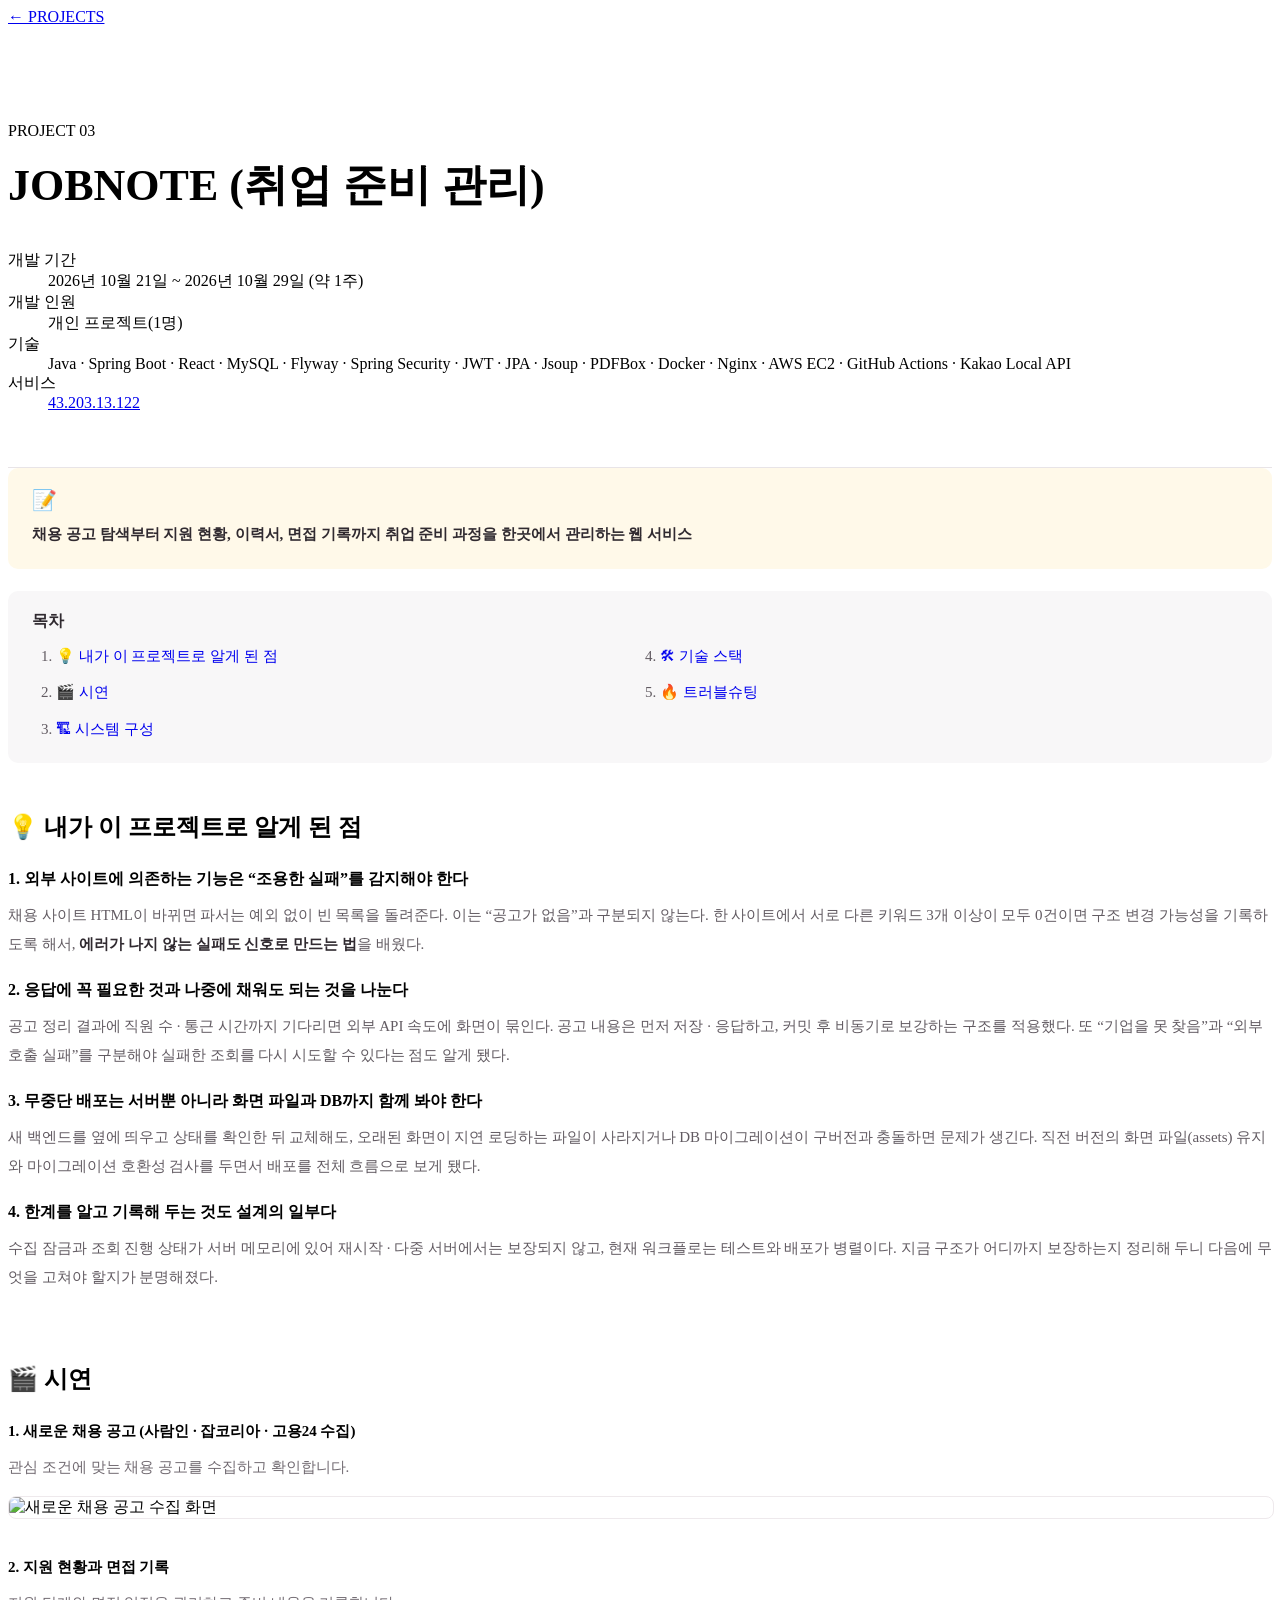
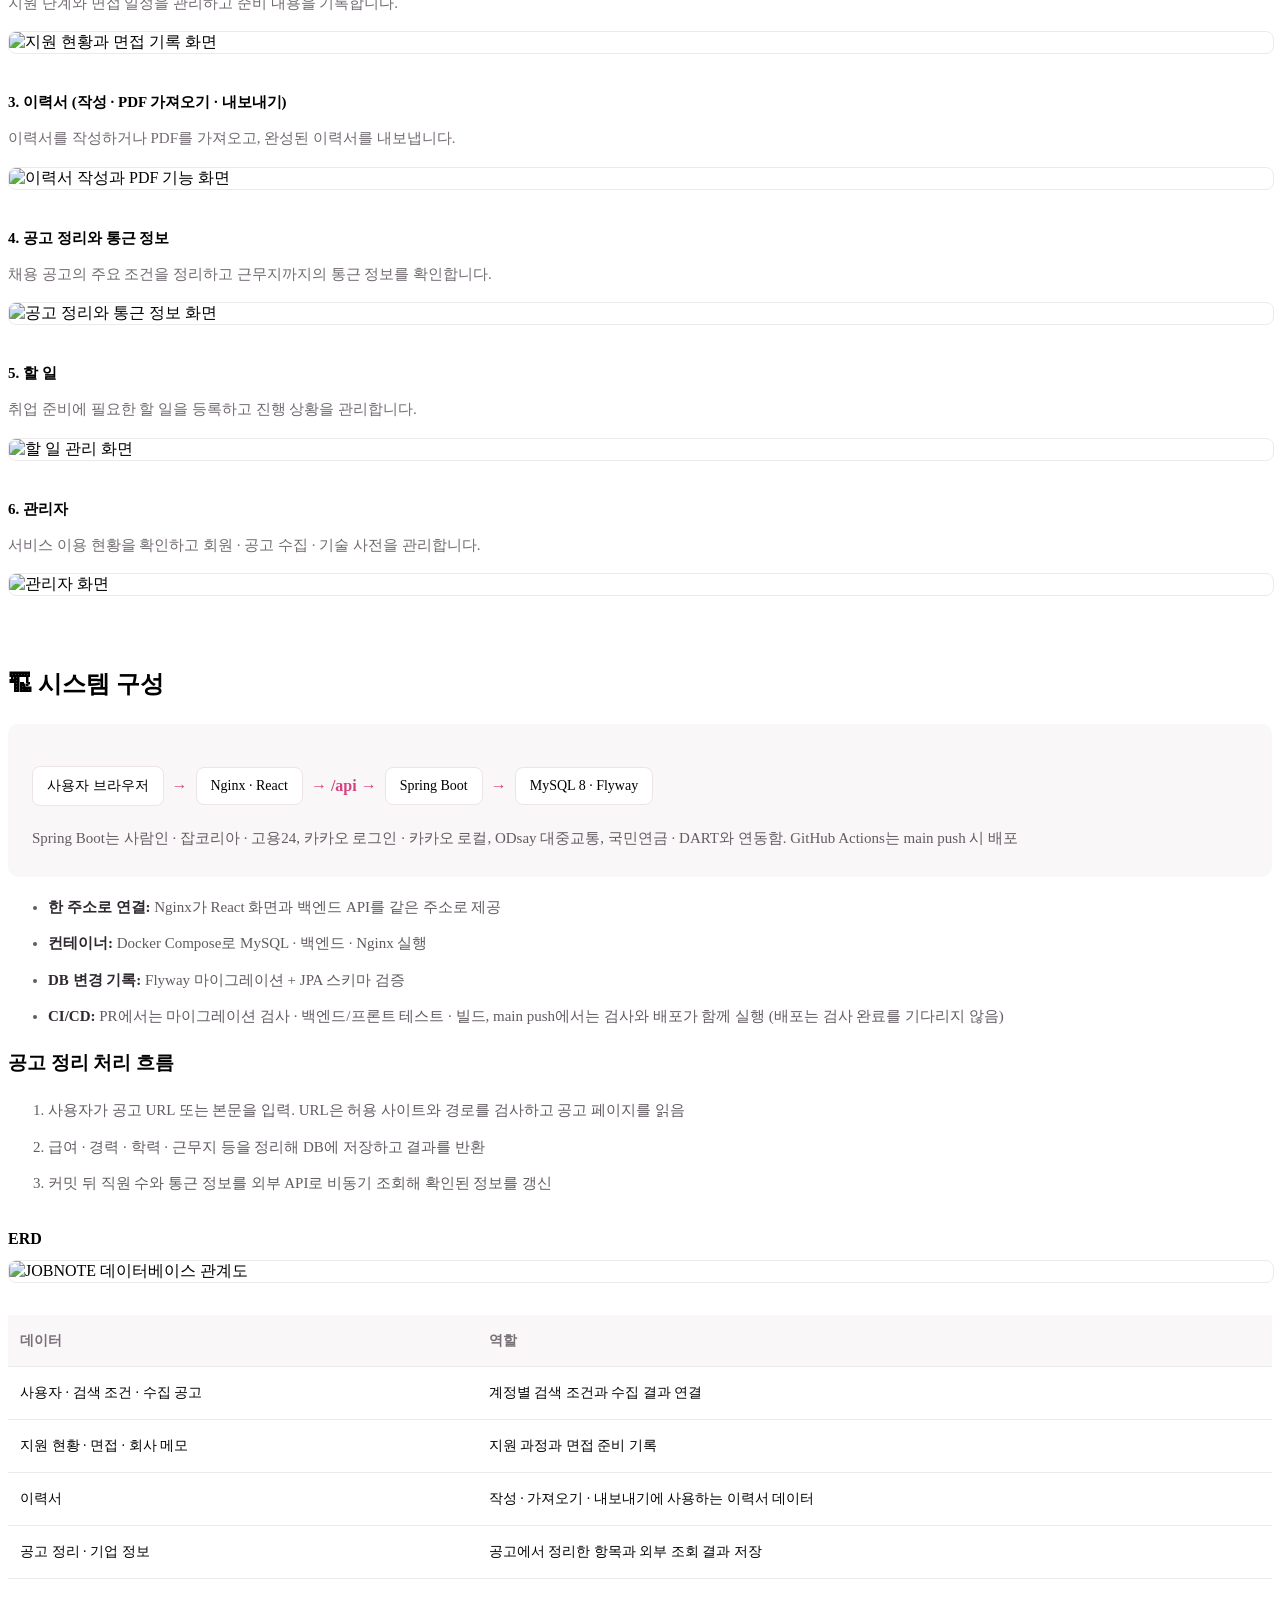
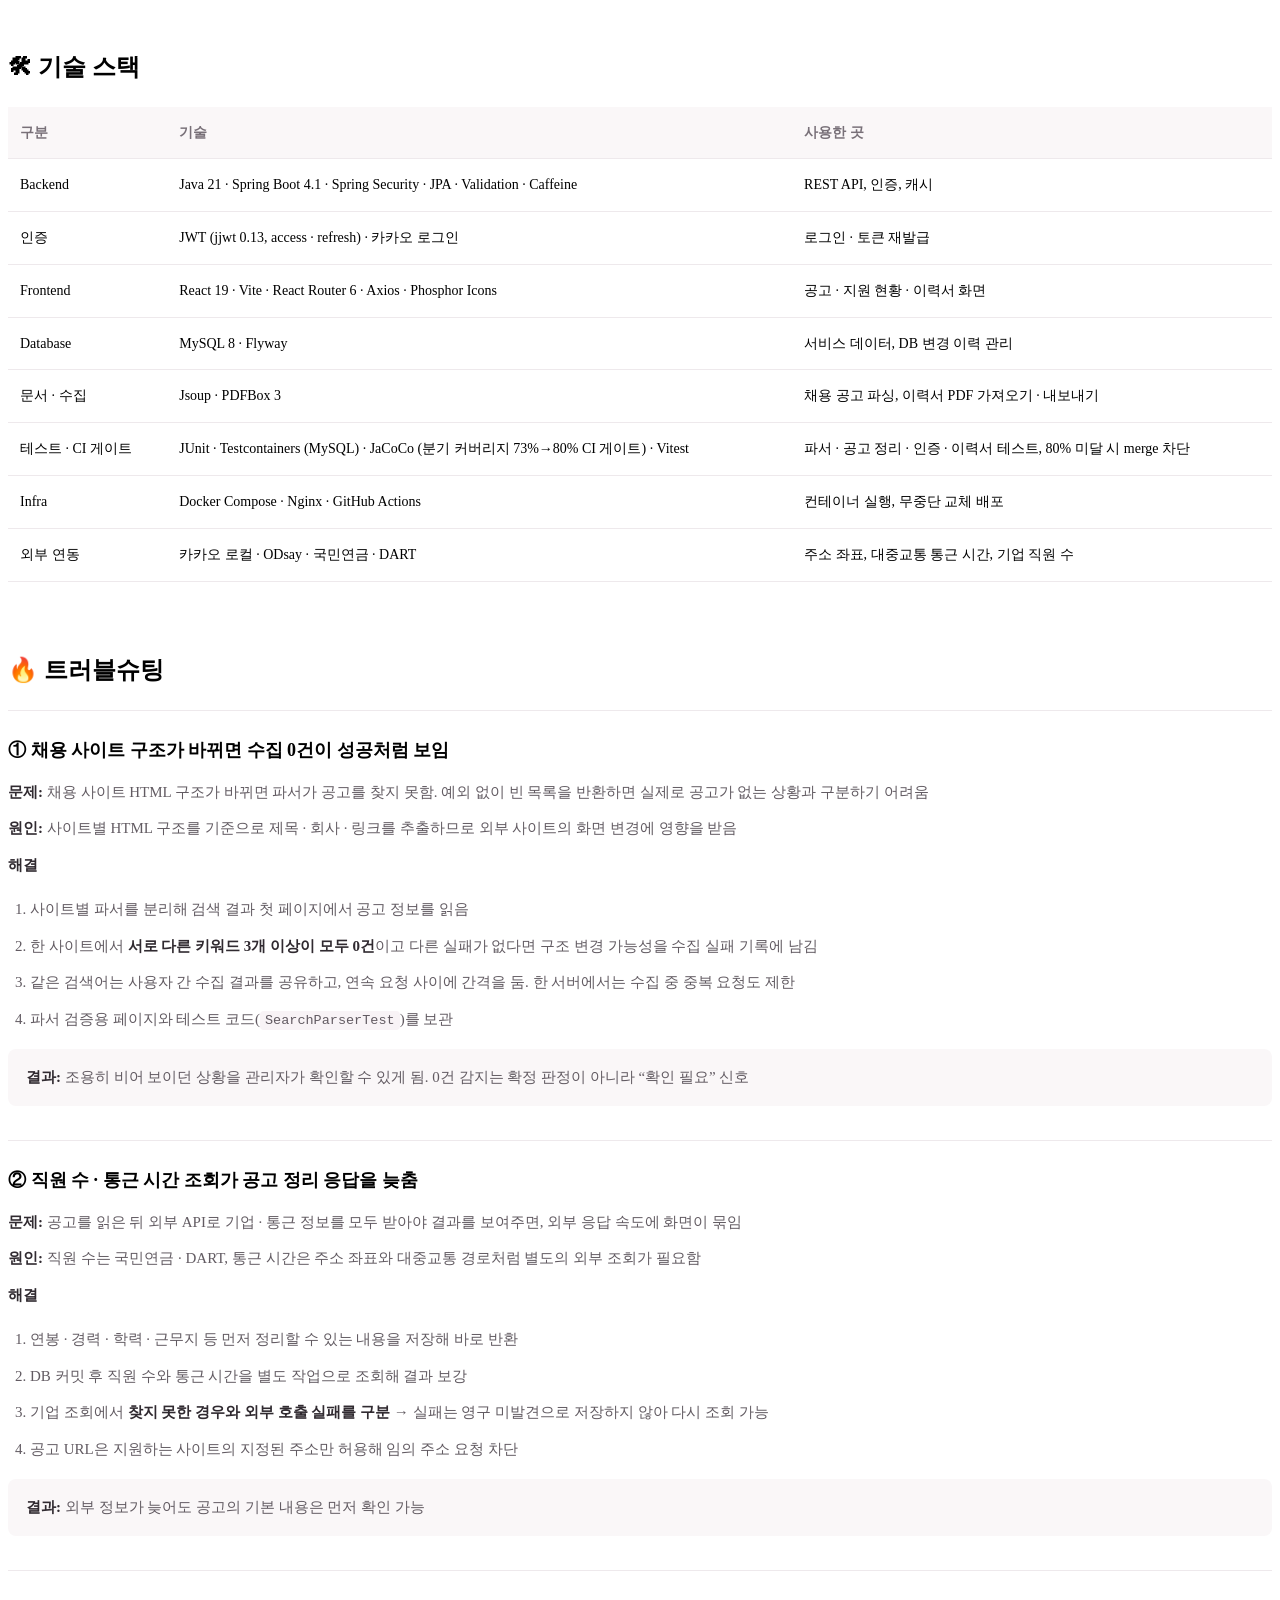
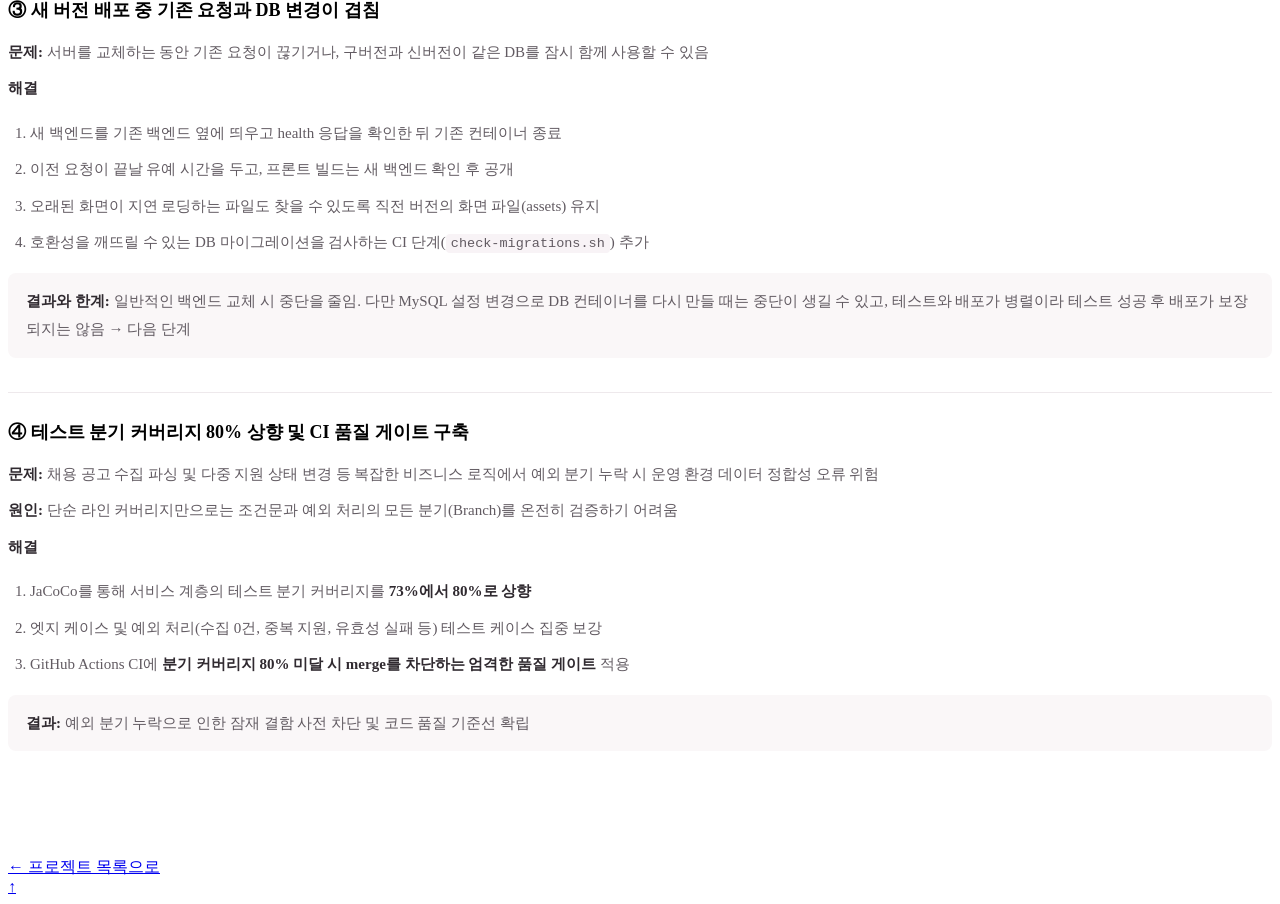
==== jobnote.html @ ebb39266 "feat: 포트폴리오 웹사이트 정적 파일 반영 및 소셜 로그인 제거/보안 강점 업데이트 - index.html: 3개 프로젝트 핵심 강점(보안 4종 전수 테스트, 커버리지 80% " ====
<!doctype html>
<html lang="ko">
<head>
  <meta charset="utf-8">
  <meta name="viewport" content="width=device-width, initial-scale=1">
  <meta name="description" content="채용 공고부터 지원 현황과 이력서까지 관리하는 JOBNOTE 프로젝트">
  <title>JOBNOTE | 김현지 포트폴리오</title>
  <link rel="icon" type="image/svg+xml" href="favicon.svg">
  <link rel="stylesheet" href="project-detail.css">
  <style>
    .project-content section{margin-bottom:72px}.project-content h2{margin-bottom:24px}.project-content h3{line-height:1.5}.project-content p,.project-content li{font-size:15px;line-height:1.9;color:#625b62}.project-content li+li{margin-top:8px}.project-content strong{color:#302a30}.project-content code{font-size:.9em;background:#f8f3f6;padding:2px 5px;border-radius:4px;overflow-wrap:anywhere}
    .learning{display:grid;grid-template-columns:repeat(2,minmax(0,1fr));gap:16px}.learning article{padding:24px;background:#faf7f8;border-radius:10px}.learning h3{font-size:16px;margin:0 0 10px}.learning p{margin:0}.demo-grid{display:grid;grid-template-columns:repeat(2,minmax(0,1fr));gap:28px 20px}.demo-grid figure{margin:0}.demo-grid figcaption{font-weight:700;font-size:15px;line-height:1.6;margin-bottom:10px}.demo-grid img,.erd img{display:block;width:100%;height:auto;border:1px solid #eee9ec;border-radius:8px}.demo-note{margin-top:20px}.architecture{padding:24px;border-radius:10px;background:#faf7f8}.architecture p{margin:0}.architecture p+p{margin-top:12px}.flow{display:flex;flex-wrap:wrap;align-items:center;gap:8px;margin:18px 0}.flow span{background:#fff;border:1px solid #ede4e9;border-radius:8px;padding:10px 14px;font-size:14px}.flow b{color:#d34381}.erd{margin:32px 0}.erd figcaption{font-weight:700;margin-bottom:12px}.table-wrap{overflow-x:auto}table{border-collapse:collapse;width:100%;min-width:560px;font-size:14px;line-height:1.7;text-align:left}th,td{padding:14px 12px;border-bottom:1px solid #eee9ec;vertical-align:top}th{color:#787078;background:#faf7f8}.case{border-top:1px solid #eee9ec;padding:26px 0}.case h3{font-size:18px;margin:0 0 14px}.case p{margin:8px 0}.case ol{padding-left:22px}.result{padding:14px 18px;background:#faf7f8;border-radius:8px}.project-content a{overflow-wrap:anywhere}
    .learning{grid-template-columns:1fr;gap:20px}.learning article{padding:0;background:none;border-radius:0}.demo-grid{grid-template-columns:1fr;gap:36px}.demo-grid .demo-description{margin:0 0 14px;color:#716a71}.project-top{padding:80px 0 55px;border-bottom:1px solid #e8e4e7}.project-top h1{font-size:clamp(28px,4vw,44px);margin:0 0 35px}.project-facts{margin:0}.intro-callout{background:#fff9e9;border-radius:10px;padding:20px 24px;margin:0 0 22px}.project-content .intro-callout p{margin:0;color:#302a30}.intro-icon{display:block;font-size:20px;margin-bottom:8px}.toc{background:#f8f7f8;border-radius:10px;padding:20px 24px;margin:22px 0 48px}.toc ol{margin:10px 0 0;padding-left:1.5em;columns:2}.toc a{text-decoration:none}.toc a:hover{color:#d34381}
    @media(max-width:700px){.project-content section{margin-bottom:52px}.learning article{padding:0}.demo-grid{gap:28px}.project-top{padding:52px 0 38px}.toc ol{columns:1}}
  </style>
</head>
<body id="top">
  <header class="site-header"><a href="index.html#projects" class="back-link">← PROJECTS</a></header>
  <main class="project-detail">
    <div class="project-top">
      <p class="eyebrow">PROJECT 03</p>
      <h1>JOBNOTE (취업 준비 관리)</h1>
      <dl class="project-facts">
        <div><dt>개발 기간</dt><dd>2026년 10월 21일 ~ 2026년 10월 29일 (약 1주)</dd></div>
        <div><dt>개발 인원</dt><dd>개인 프로젝트(1명)</dd></div>
        <div><dt>기술</dt><dd>Java · Spring Boot · React · MySQL · Flyway · Spring Security · JWT · JPA · Jsoup · PDFBox · Docker · Nginx · AWS EC2 · GitHub Actions · Kakao Local API</dd></div>
        <div><dt>서비스</dt><dd><a href="http://43.203.13.122/" target="_blank" rel="noopener">43.203.13.122</a></dd></div>
      </dl>
    </div>
    <div class="project-content">
      <div class="intro-callout"><span class="intro-icon" aria-hidden="true">📝</span><p><strong>채용 공고 탐색부터 지원 현황, 이력서, 면접 기록까지 취업 준비 과정을 한곳에서 관리하는 웹 서비스</strong></p></div>
      <nav class="toc" aria-label="목차"><strong>목차</strong><ol><li><a href="#learning-title">💡 내가 이 프로젝트로 알게 된 점</a></li><li><a href="#demo-title">🎬 시연</a></li><li><a href="#architecture-title">🏗 시스템 구성</a></li><li><a href="#stack-title">🛠 기술 스택</a></li><li><a href="#troubleshooting-title">🔥 트러블슈팅</a></li></ol></nav>
      <section aria-labelledby="learning-title">
        <h2 id="learning-title">💡 내가 이 프로젝트로 알게 된 점</h2>
        <div class="learning">
          <article><h3>1. 외부 사이트에 의존하는 기능은 “조용한 실패”를 감지해야 한다</h3><p>채용 사이트 HTML이 바뀌면 파서는 예외 없이 빈 목록을 돌려준다. 이는 “공고가 없음”과 구분되지 않는다. 한 사이트에서 서로 다른 키워드 3개 이상이 모두 0건이면 구조 변경 가능성을 기록하도록 해서, <strong>에러가 나지 않는 실패도 신호로 만드는 법</strong>을 배웠다.</p></article>
          <article><h3>2. 응답에 꼭 필요한 것과 나중에 채워도 되는 것을 나눈다</h3><p>공고 정리 결과에 직원 수 · 통근 시간까지 기다리면 외부 API 속도에 화면이 묶인다. 공고 내용은 먼저 저장 · 응답하고, 커밋 후 비동기로 보강하는 구조를 적용했다. 또 “기업을 못 찾음”과 “외부 호출 실패”를 구분해야 실패한 조회를 다시 시도할 수 있다는 점도 알게 됐다.</p></article>
          <article><h3>3. 무중단 배포는 서버뿐 아니라 화면 파일과 DB까지 함께 봐야 한다</h3><p>새 백엔드를 옆에 띄우고 상태를 확인한 뒤 교체해도, 오래된 화면이 지연 로딩하는 파일이 사라지거나 DB 마이그레이션이 구버전과 충돌하면 문제가 생긴다. 직전 버전의 화면 파일(assets) 유지와 마이그레이션 호환성 검사를 두면서 배포를 전체 흐름으로 보게 됐다.</p></article>
          <article><h3>4. 한계를 알고 기록해 두는 것도 설계의 일부다</h3><p>수집 잠금과 조회 진행 상태가 서버 메모리에 있어 재시작 · 다중 서버에서는 보장되지 않고, 현재 워크플로는 테스트와 배포가 병렬이다. 지금 구조가 어디까지 보장하는지 정리해 두니 다음에 무엇을 고쳐야 할지가 분명해졌다.</p></article>
        </div>
      </section>
      <section aria-labelledby="demo-title">
        <h2 id="demo-title">🎬 시연</h2>
        <div class="demo-grid">
          <figure><figcaption>1. 새로운 채용 공고 (사람인 · 잡코리아 · 고용24 수집)</figcaption><p class="demo-description">관심 조건에 맞는 채용 공고를 수집하고 확인합니다.</p><img src="assets/jobnote/jobnote_01_new_postings.gif" alt="새로운 채용 공고 수집 화면" loading="lazy"></figure>
          <figure><figcaption>2. 지원 현황과 면접 기록</figcaption><p class="demo-description">지원 단계와 면접 일정을 관리하고 준비 내용을 기록합니다.</p><img src="assets/jobnote/jobnote_02_applications.gif" alt="지원 현황과 면접 기록 화면" loading="lazy"></figure>
          <figure><figcaption>3. 이력서 (작성 · PDF 가져오기 · 내보내기)</figcaption><p class="demo-description">이력서를 작성하거나 PDF를 가져오고, 완성된 이력서를 내보냅니다.</p><img src="assets/jobnote/jobnote_03_resume.gif" alt="이력서 작성과 PDF 기능 화면" loading="lazy"></figure>
          <figure><figcaption>4. 공고 정리와 통근 정보</figcaption><p class="demo-description">채용 공고의 주요 조건을 정리하고 근무지까지의 통근 정보를 확인합니다.</p><img src="assets/jobnote/jobnote_04_posting_summary.gif" alt="공고 정리와 통근 정보 화면" loading="lazy"></figure>
          <figure><figcaption>5. 할 일</figcaption><p class="demo-description">취업 준비에 필요한 할 일을 등록하고 진행 상황을 관리합니다.</p><img src="assets/jobnote/jobnote_05_todo.gif" alt="할 일 관리 화면" loading="lazy"></figure>
          <figure><figcaption>6. 관리자</figcaption><p class="demo-description">서비스 이용 현황을 확인하고 회원 · 공고 수집 · 기술 사전을 관리합니다.</p><img src="assets/jobnote/jobnote_06_admin.gif" alt="관리자 화면" loading="lazy"></figure>
        </div>
      </section>
      <section aria-labelledby="architecture-title">
        <h2 id="architecture-title">🏗 시스템 구성</h2>
        <div class="architecture">
          <div class="flow" aria-label="사용자 브라우저에서 Nginx와 React를 거쳐 Spring Boot와 MySQL로 연결"><span>사용자 브라우저</span><b>→</b><span>Nginx · React</span><b>→ /api →</b><span>Spring Boot</span><b>→</b><span>MySQL 8 · Flyway</span></div>
          <p>Spring Boot는 사람인 · 잡코리아 · 고용24, 카카오 로그인 · 카카오 로컬, ODsay 대중교통, 국민연금 · DART와 연동함. GitHub Actions는 main push 시 배포</p>
        </div>
        <ul>
          <li><strong>한 주소로 연결:</strong> Nginx가 React 화면과 백엔드 API를 같은 주소로 제공</li>
          <li><strong>컨테이너:</strong> Docker Compose로 MySQL · 백엔드 · Nginx 실행</li>
          <li><strong>DB 변경 기록:</strong> Flyway 마이그레이션 + JPA 스키마 검증</li>
          <li><strong>CI/CD:</strong> PR에서는 마이그레이션 검사 · 백엔드/프론트 테스트 · 빌드, main push에서는 검사와 배포가 함께 실행 (배포는 검사 완료를 기다리지 않음)</li>
        </ul>
        <h3>공고 정리 처리 흐름</h3>
        <ol><li>사용자가 공고 URL 또는 본문을 입력. URL은 허용 사이트와 경로를 검사하고 공고 페이지를 읽음</li><li>급여 · 경력 · 학력 · 근무지 등을 정리해 DB에 저장하고 결과를 반환</li><li>커밋 뒤 직원 수와 통근 정보를 외부 API로 비동기 조회해 확인된 정보를 갱신</li></ol>
        <figure class="erd"><figcaption>ERD</figcaption><img src="assets/jobnote/jobnote_erd.png" alt="JOBNOTE 데이터베이스 관계도" loading="lazy"></figure>
        <div class="table-wrap"><table><thead><tr><th scope="col">데이터</th><th scope="col">역할</th></tr></thead><tbody>
          <tr><td>사용자 · 검색 조건 · 수집 공고</td><td>계정별 검색 조건과 수집 결과 연결</td></tr><tr><td>지원 현황 · 면접 · 회사 메모</td><td>지원 과정과 면접 준비 기록</td></tr><tr><td>이력서</td><td>작성 · 가져오기 · 내보내기에 사용하는 이력서 데이터</td></tr><tr><td>공고 정리 · 기업 정보</td><td>공고에서 정리한 항목과 외부 조회 결과 저장</td></tr>
        </tbody></table></div>
      </section>
      <section aria-labelledby="stack-title">
        <h2 id="stack-title">🛠 기술 스택</h2>
        <div class="table-wrap"><table><thead><tr><th scope="col">구분</th><th scope="col">기술</th><th scope="col">사용한 곳</th></tr></thead><tbody>
          <tr><td>Backend</td><td>Java 21 · Spring Boot 4.1 · Spring Security · JPA · Validation · Caffeine</td><td>REST API, 인증, 캐시</td></tr>
          <tr><td>인증</td><td>JWT (jjwt 0.13, access · refresh) · 카카오 로그인</td><td>로그인 · 토큰 재발급</td></tr>
          <tr><td>Frontend</td><td>React 19 · Vite · React Router 6 · Axios · Phosphor Icons</td><td>공고 · 지원 현황 · 이력서 화면</td></tr>
          <tr><td>Database</td><td>MySQL 8 · Flyway</td><td>서비스 데이터, DB 변경 이력 관리</td></tr>
          <tr><td>문서 · 수집</td><td>Jsoup · PDFBox 3</td><td>채용 공고 파싱, 이력서 PDF 가져오기 · 내보내기</td></tr>
          <tr><td>테스트 · CI 게이트</td><td>JUnit · Testcontainers (MySQL) · JaCoCo (분기 커버리지 73%→80% CI 게이트) · Vitest</td><td>파서 · 공고 정리 · 인증 · 이력서 테스트, 80% 미달 시 merge 차단</td></tr>
          <tr><td>Infra</td><td>Docker Compose · Nginx · GitHub Actions</td><td>컨테이너 실행, 무중단 교체 배포</td></tr>
          <tr><td>외부 연동</td><td>카카오 로컬 · ODsay · 국민연금 · DART</td><td>주소 좌표, 대중교통 통근 시간, 기업 직원 수</td></tr>
        </tbody></table></div>
      </section>
      <section aria-labelledby="troubleshooting-title">
        <h2 id="troubleshooting-title">🔥 트러블슈팅</h2>
        <article class="case"><h3>① 채용 사이트 구조가 바뀌면 수집 0건이 성공처럼 보임</h3>
          <p><strong>문제:</strong> 채용 사이트 HTML 구조가 바뀌면 파서가 공고를 찾지 못함. 예외 없이 빈 목록을 반환하면 실제로 공고가 없는 상황과 구분하기 어려움</p>
          <p><strong>원인:</strong> 사이트별 HTML 구조를 기준으로 제목 · 회사 · 링크를 추출하므로 외부 사이트의 화면 변경에 영향을 받음</p>
          <p><strong>해결</strong></p><ol><li>사이트별 파서를 분리해 검색 결과 첫 페이지에서 공고 정보를 읽음</li><li>한 사이트에서 <strong>서로 다른 키워드 3개 이상이 모두 0건</strong>이고 다른 실패가 없다면 구조 변경 가능성을 수집 실패 기록에 남김</li><li>같은 검색어는 사용자 간 수집 결과를 공유하고, 연속 요청 사이에 간격을 둠. 한 서버에서는 수집 중 중복 요청도 제한</li><li>파서 검증용 페이지와 테스트 코드(<code>SearchParserTest</code>)를 보관</li></ol>
          <p class="result"><strong>결과:</strong> 조용히 비어 보이던 상황을 관리자가 확인할 수 있게 됨. 0건 감지는 확정 판정이 아니라 “확인 필요” 신호</p>
        </article>
        <article class="case"><h3>② 직원 수 · 통근 시간 조회가 공고 정리 응답을 늦춤</h3>
          <p><strong>문제:</strong> 공고를 읽은 뒤 외부 API로 기업 · 통근 정보를 모두 받아야 결과를 보여주면, 외부 응답 속도에 화면이 묶임</p>
          <p><strong>원인:</strong> 직원 수는 국민연금 · DART, 통근 시간은 주소 좌표와 대중교통 경로처럼 별도의 외부 조회가 필요함</p>
          <p><strong>해결</strong></p><ol><li>연봉 · 경력 · 학력 · 근무지 등 먼저 정리할 수 있는 내용을 저장해 바로 반환</li><li>DB 커밋 후 직원 수와 통근 시간을 별도 작업으로 조회해 결과 보강</li><li>기업 조회에서 <strong>찾지 못한 경우와 외부 호출 실패를 구분</strong> → 실패는 영구 미발견으로 저장하지 않아 다시 조회 가능</li><li>공고 URL은 지원하는 사이트의 지정된 주소만 허용해 임의 주소 요청 차단</li></ol>
          <p class="result"><strong>결과:</strong> 외부 정보가 늦어도 공고의 기본 내용은 먼저 확인 가능</p>
        </article>
        <article class="case"><h3>③ 새 버전 배포 중 기존 요청과 DB 변경이 겹침</h3>
          <p><strong>문제:</strong> 서버를 교체하는 동안 기존 요청이 끊기거나, 구버전과 신버전이 같은 DB를 잠시 함께 사용할 수 있음</p>
          <p><strong>해결</strong></p><ol><li>새 백엔드를 기존 백엔드 옆에 띄우고 health 응답을 확인한 뒤 기존 컨테이너 종료</li><li>이전 요청이 끝날 유예 시간을 두고, 프론트 빌드는 새 백엔드 확인 후 공개</li><li>오래된 화면이 지연 로딩하는 파일도 찾을 수 있도록 직전 버전의 화면 파일(assets) 유지</li><li>호환성을 깨뜨릴 수 있는 DB 마이그레이션을 검사하는 CI 단계(<code>check-migrations.sh</code>) 추가</li></ol>
          <p class="result"><strong>결과와 한계:</strong> 일반적인 백엔드 교체 시 중단을 줄임. 다만 MySQL 설정 변경으로 DB 컨테이너를 다시 만들 때는 중단이 생길 수 있고, 테스트와 배포가 병렬이라 테스트 성공 후 배포가 보장되지는 않음 → 다음 단계</p>
        </article>
        <article class="case"><h3>④ 테스트 분기 커버리지 80% 상향 및 CI 품질 게이트 구축</h3>
          <p><strong>문제:</strong> 채용 공고 수집 파싱 및 다중 지원 상태 변경 등 복잡한 비즈니스 로직에서 예외 분기 누락 시 운영 환경 데이터 정합성 오류 위험</p>
          <p><strong>원인:</strong> 단순 라인 커버리지만으로는 조건문과 예외 처리의 모든 분기(Branch)를 온전히 검증하기 어려움</p>
          <p><strong>해결</strong></p><ol><li>JaCoCo를 통해 서비스 계층의 테스트 분기 커버리지를 <strong>73%에서 80%로 상향</strong></li><li>엣지 케이스 및 예외 처리(수집 0건, 중복 지원, 유효성 실패 등) 테스트 케이스 집중 보강</li><li>GitHub Actions CI에 <strong>분기 커버리지 80% 미달 시 merge를 차단하는 엄격한 품질 게이트</strong> 적용</li></ol>
          <p class="result"><strong>결과:</strong> 예외 분기 누락으로 인한 잠재 결함 사전 차단 및 코드 품질 기준선 확립</p>
        </article>
      </section>
    </div>
  </main>
  <footer><a href="index.html#projects">← 프로젝트 목록으로</a></footer>
  <a class="project-back-to-top" href="#top" aria-label="맨 위로 이동">↑</a>
<!-- Cloudflare Web Analytics --><script type='module' src='https://static.cloudflareinsights.com/beacon.min.js' data-cf-beacon='{"token": "e95eed1857ed4c1eaf8b0be613852036"}'></script><!-- End Cloudflare Web Analytics --></body>
</html>
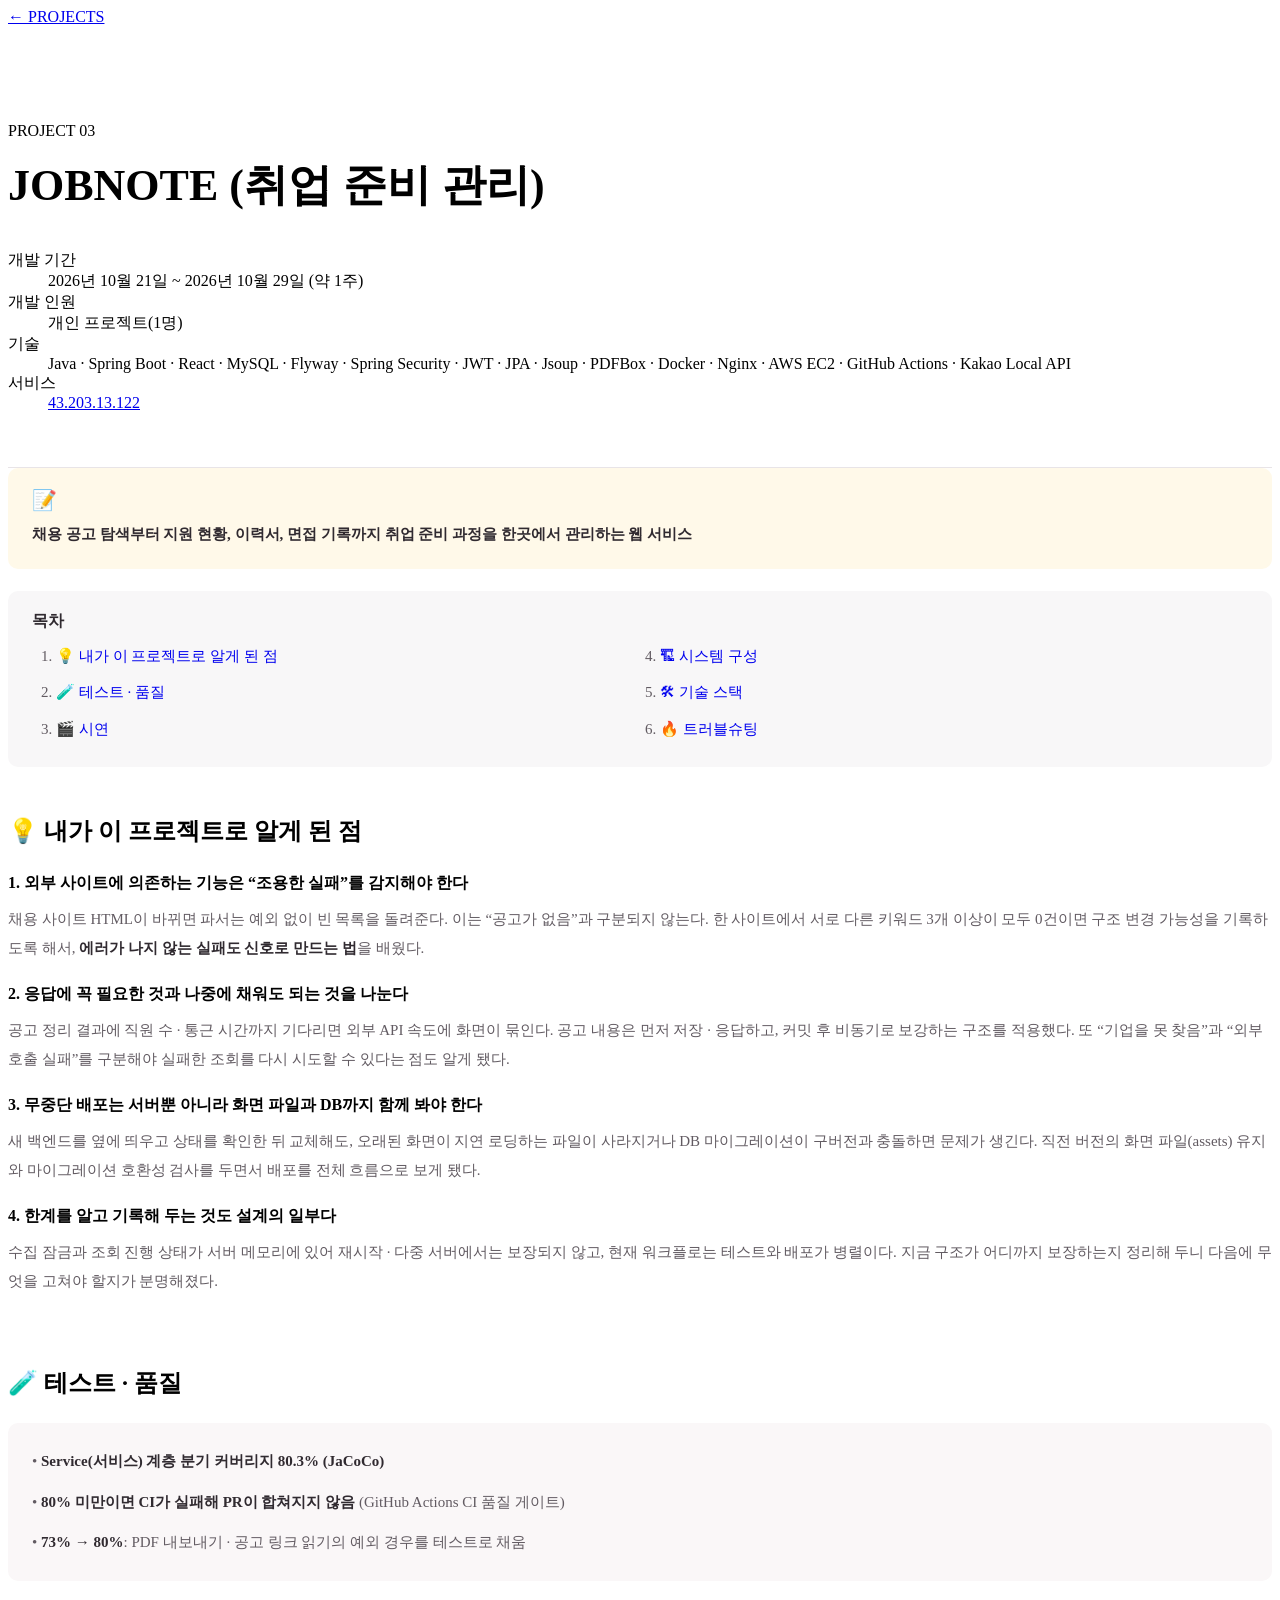
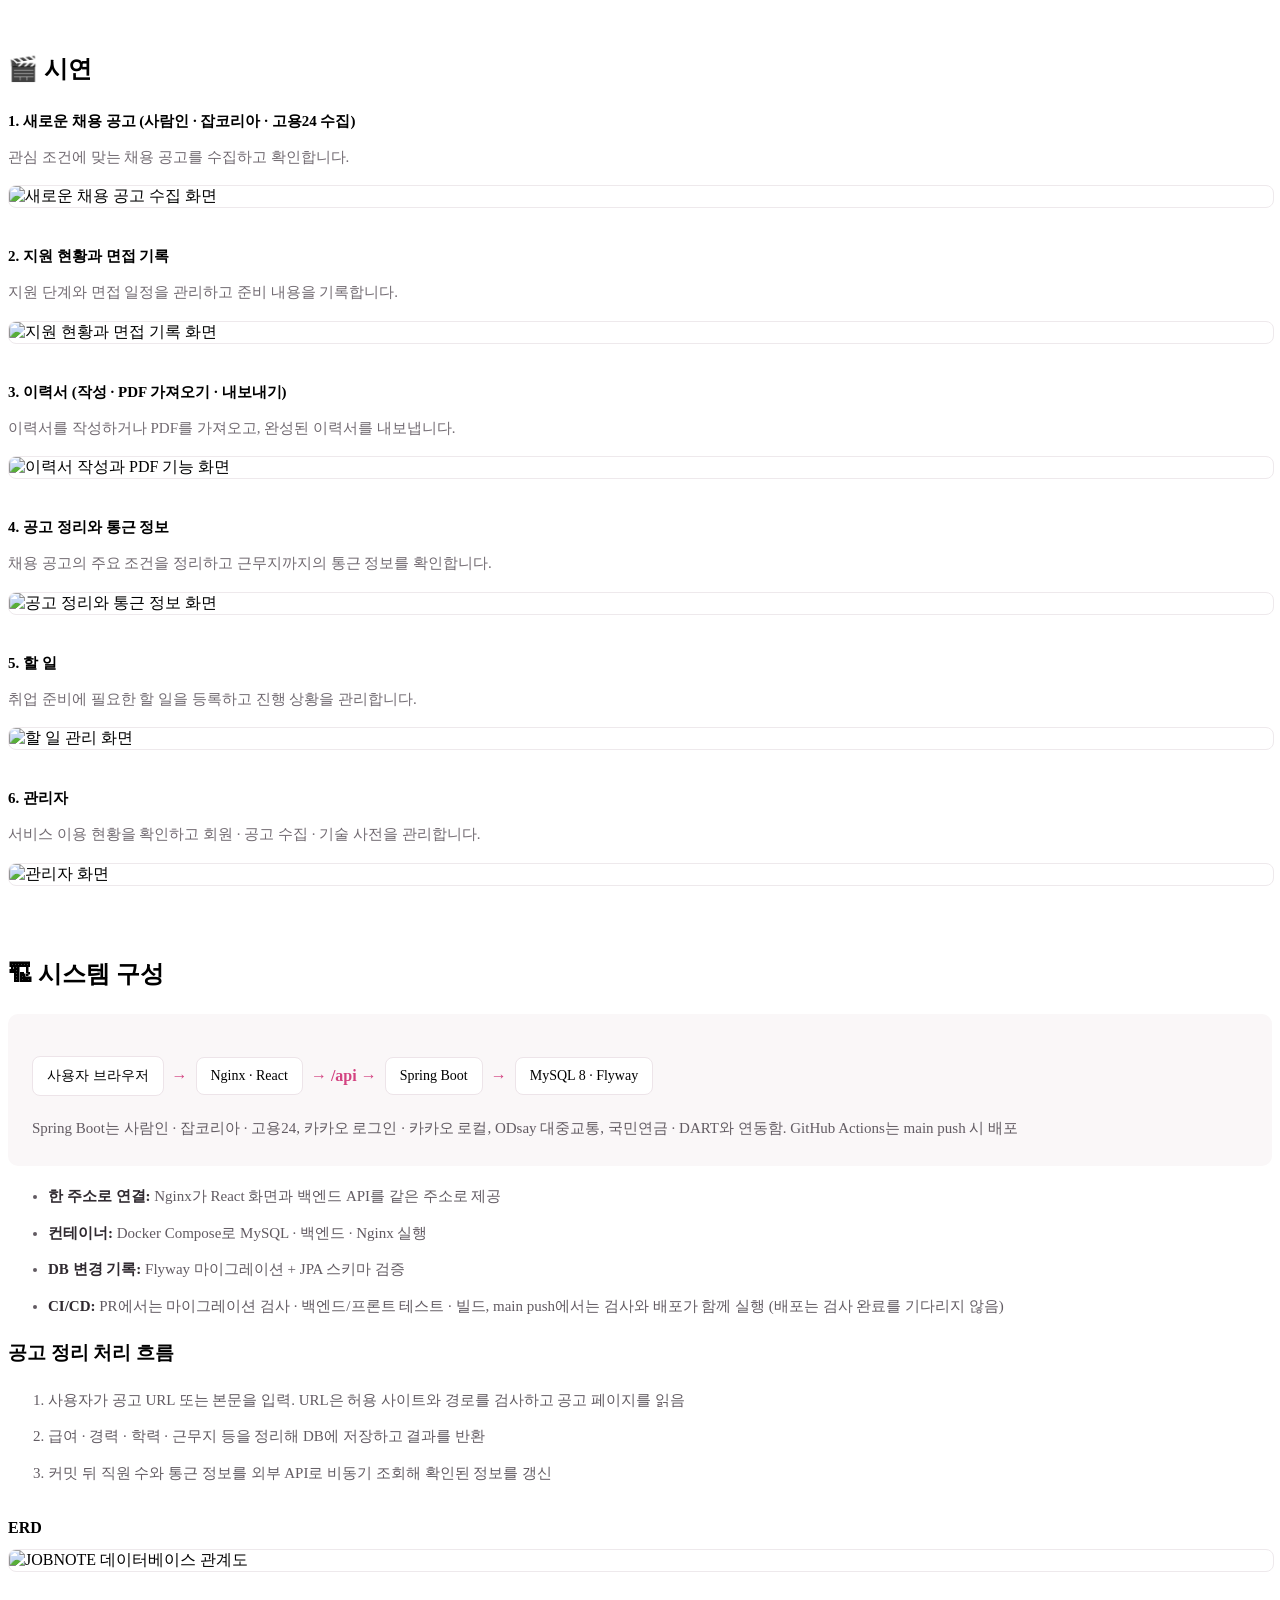
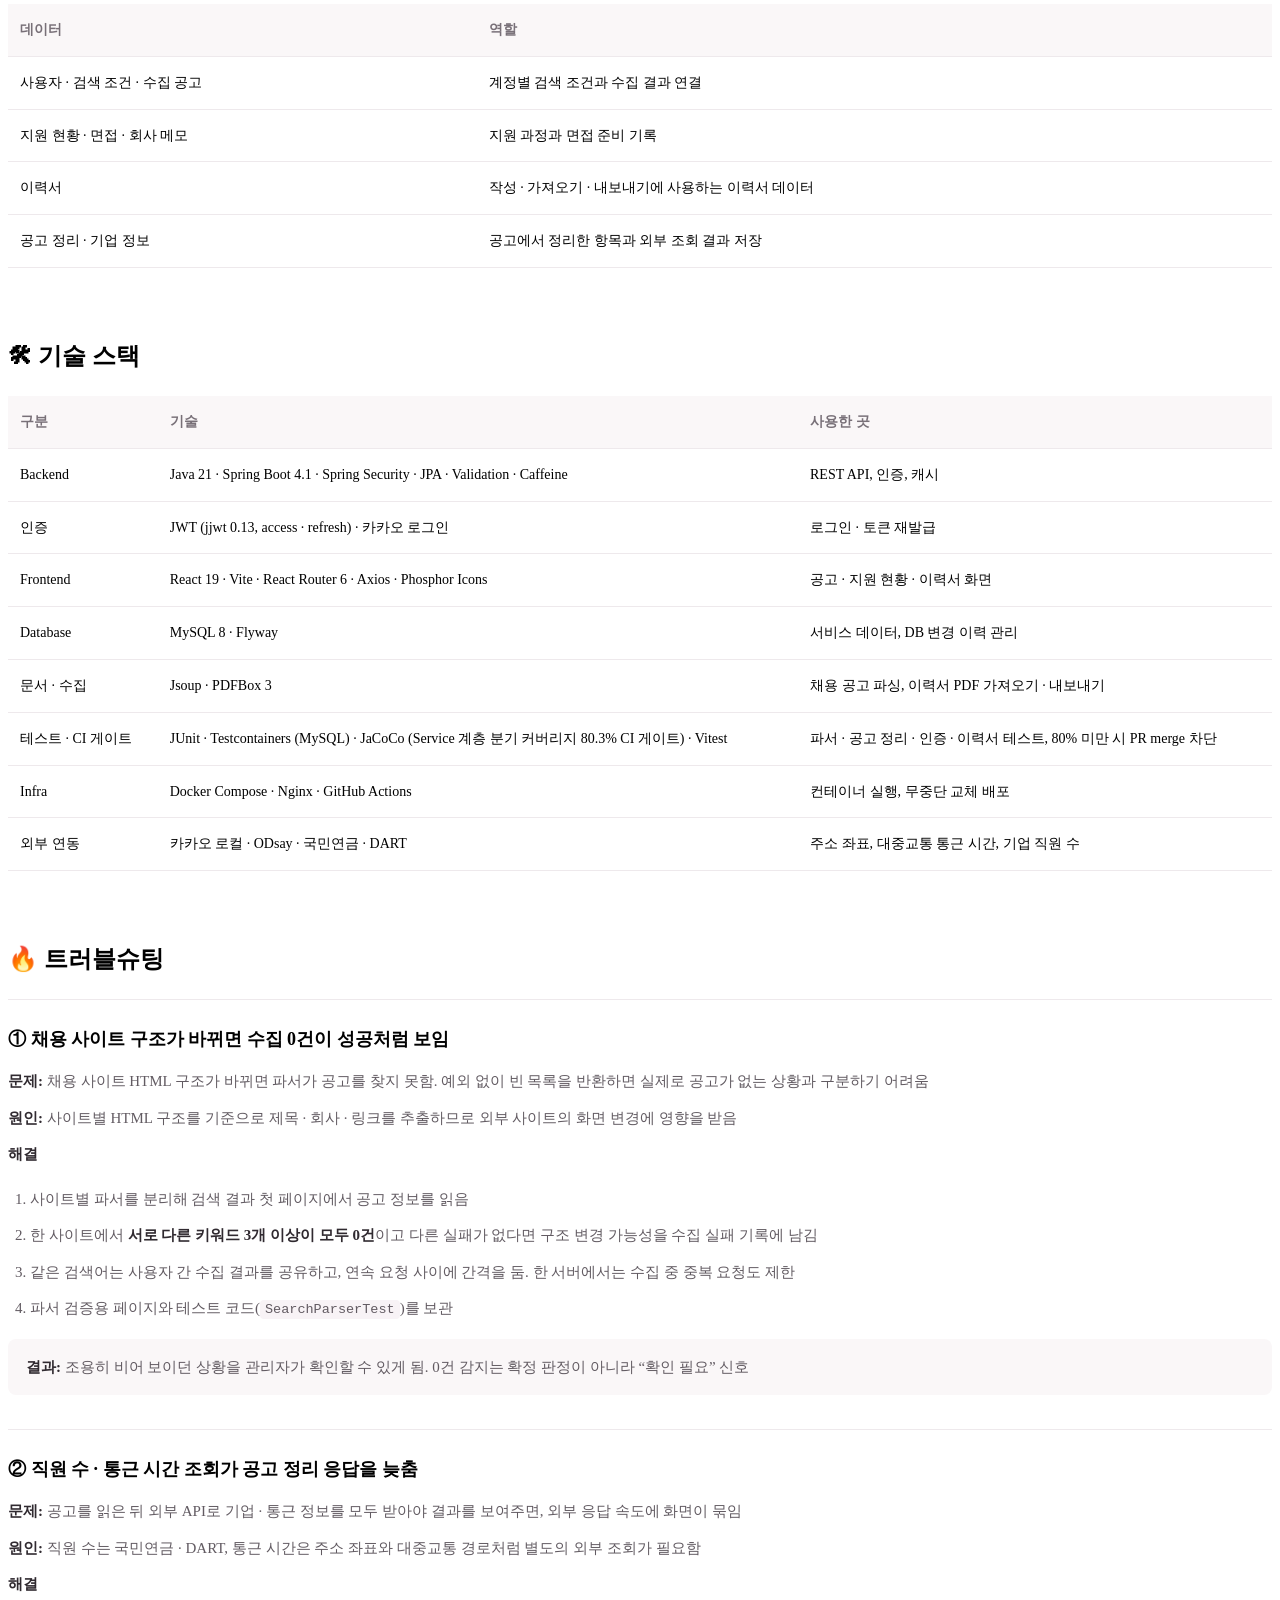
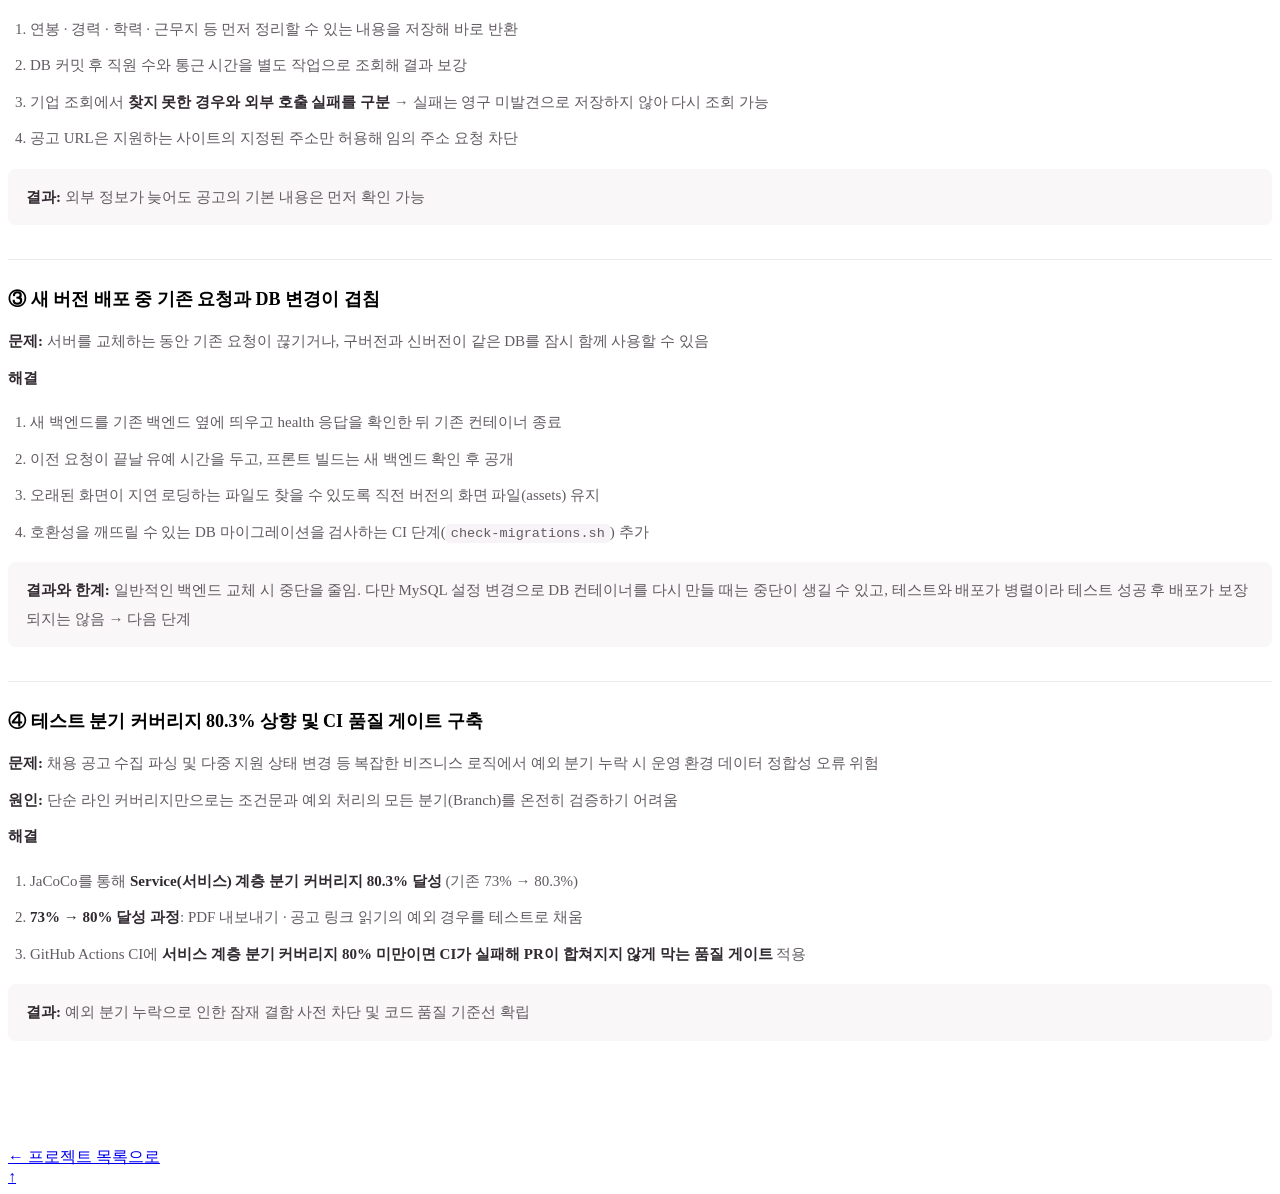
==== commit 1f79aba4: "docs(jobnote): 서비스 계층 분기 커버리지 80.3% 및 CI 품질 게이트 명시" ====
--- a/jobnote.html
+++ b/jobnote.html
@@ -29,7 +29,7 @@
     </div>
     <div class="project-content">
       <div class="intro-callout"><span class="intro-icon" aria-hidden="true">📝</span><p><strong>채용 공고 탐색부터 지원 현황, 이력서, 면접 기록까지 취업 준비 과정을 한곳에서 관리하는 웹 서비스</strong></p></div>
-      <nav class="toc" aria-label="목차"><strong>목차</strong><ol><li><a href="#learning-title">💡 내가 이 프로젝트로 알게 된 점</a></li><li><a href="#demo-title">🎬 시연</a></li><li><a href="#architecture-title">🏗 시스템 구성</a></li><li><a href="#stack-title">🛠 기술 스택</a></li><li><a href="#troubleshooting-title">🔥 트러블슈팅</a></li></ol></nav>
+      <nav class="toc" aria-label="목차"><strong>목차</strong><ol><li><a href="#learning-title">💡 내가 이 프로젝트로 알게 된 점</a></li><li><a href="#test-title">🧪 테스트 · 품질</a></li><li><a href="#demo-title">🎬 시연</a></li><li><a href="#architecture-title">🏗 시스템 구성</a></li><li><a href="#stack-title">🛠 기술 스택</a></li><li><a href="#troubleshooting-title">🔥 트러블슈팅</a></li></ol></nav>
       <section aria-labelledby="learning-title">
         <h2 id="learning-title">💡 내가 이 프로젝트로 알게 된 점</h2>
         <div class="learning">
@@ -37,6 +37,14 @@
           <article><h3>2. 응답에 꼭 필요한 것과 나중에 채워도 되는 것을 나눈다</h3><p>공고 정리 결과에 직원 수 · 통근 시간까지 기다리면 외부 API 속도에 화면이 묶인다. 공고 내용은 먼저 저장 · 응답하고, 커밋 후 비동기로 보강하는 구조를 적용했다. 또 “기업을 못 찾음”과 “외부 호출 실패”를 구분해야 실패한 조회를 다시 시도할 수 있다는 점도 알게 됐다.</p></article>
           <article><h3>3. 무중단 배포는 서버뿐 아니라 화면 파일과 DB까지 함께 봐야 한다</h3><p>새 백엔드를 옆에 띄우고 상태를 확인한 뒤 교체해도, 오래된 화면이 지연 로딩하는 파일이 사라지거나 DB 마이그레이션이 구버전과 충돌하면 문제가 생긴다. 직전 버전의 화면 파일(assets) 유지와 마이그레이션 호환성 검사를 두면서 배포를 전체 흐름으로 보게 됐다.</p></article>
           <article><h3>4. 한계를 알고 기록해 두는 것도 설계의 일부다</h3><p>수집 잠금과 조회 진행 상태가 서버 메모리에 있어 재시작 · 다중 서버에서는 보장되지 않고, 현재 워크플로는 테스트와 배포가 병렬이다. 지금 구조가 어디까지 보장하는지 정리해 두니 다음에 무엇을 고쳐야 할지가 분명해졌다.</p></article>
+        </div>
+      </section>
+      <section aria-labelledby="test-title">
+        <h2 id="test-title">🧪 테스트 · 품질</h2>
+        <div class="architecture">
+          <p>• <strong>Service(서비스) 계층 분기 커버리지 80.3% (JaCoCo)</strong></p>
+          <p>• <strong>80% 미만이면 CI가 실패해 PR이 합쳐지지 않음</strong> (GitHub Actions CI 품질 게이트)</p>
+          <p>• <strong>73% → 80%</strong>: PDF 내보내기 · 공고 링크 읽기의 예외 경우를 테스트로 채움</p>
         </div>
       </section>
       <section aria-labelledby="demo-title">
@@ -77,7 +85,7 @@
           <tr><td>Frontend</td><td>React 19 · Vite · React Router 6 · Axios · Phosphor Icons</td><td>공고 · 지원 현황 · 이력서 화면</td></tr>
           <tr><td>Database</td><td>MySQL 8 · Flyway</td><td>서비스 데이터, DB 변경 이력 관리</td></tr>
           <tr><td>문서 · 수집</td><td>Jsoup · PDFBox 3</td><td>채용 공고 파싱, 이력서 PDF 가져오기 · 내보내기</td></tr>
-          <tr><td>테스트 · CI 게이트</td><td>JUnit · Testcontainers (MySQL) · JaCoCo (분기 커버리지 73%→80% CI 게이트) · Vitest</td><td>파서 · 공고 정리 · 인증 · 이력서 테스트, 80% 미달 시 merge 차단</td></tr>
+          <tr><td>테스트 · CI 게이트</td><td>JUnit · Testcontainers (MySQL) · JaCoCo (Service 계층 분기 커버리지 80.3% CI 게이트) · Vitest</td><td>파서 · 공고 정리 · 인증 · 이력서 테스트, 80% 미만 시 PR merge 차단</td></tr>
           <tr><td>Infra</td><td>Docker Compose · Nginx · GitHub Actions</td><td>컨테이너 실행, 무중단 교체 배포</td></tr>
           <tr><td>외부 연동</td><td>카카오 로컬 · ODsay · 국민연금 · DART</td><td>주소 좌표, 대중교통 통근 시간, 기업 직원 수</td></tr>
         </tbody></table></div>
@@ -101,10 +109,10 @@
           <p><strong>해결</strong></p><ol><li>새 백엔드를 기존 백엔드 옆에 띄우고 health 응답을 확인한 뒤 기존 컨테이너 종료</li><li>이전 요청이 끝날 유예 시간을 두고, 프론트 빌드는 새 백엔드 확인 후 공개</li><li>오래된 화면이 지연 로딩하는 파일도 찾을 수 있도록 직전 버전의 화면 파일(assets) 유지</li><li>호환성을 깨뜨릴 수 있는 DB 마이그레이션을 검사하는 CI 단계(<code>check-migrations.sh</code>) 추가</li></ol>
           <p class="result"><strong>결과와 한계:</strong> 일반적인 백엔드 교체 시 중단을 줄임. 다만 MySQL 설정 변경으로 DB 컨테이너를 다시 만들 때는 중단이 생길 수 있고, 테스트와 배포가 병렬이라 테스트 성공 후 배포가 보장되지는 않음 → 다음 단계</p>
         </article>
-        <article class="case"><h3>④ 테스트 분기 커버리지 80% 상향 및 CI 품질 게이트 구축</h3>
+        <article class="case"><h3>④ 테스트 분기 커버리지 80.3% 상향 및 CI 품질 게이트 구축</h3>
           <p><strong>문제:</strong> 채용 공고 수집 파싱 및 다중 지원 상태 변경 등 복잡한 비즈니스 로직에서 예외 분기 누락 시 운영 환경 데이터 정합성 오류 위험</p>
           <p><strong>원인:</strong> 단순 라인 커버리지만으로는 조건문과 예외 처리의 모든 분기(Branch)를 온전히 검증하기 어려움</p>
-          <p><strong>해결</strong></p><ol><li>JaCoCo를 통해 서비스 계층의 테스트 분기 커버리지를 <strong>73%에서 80%로 상향</strong></li><li>엣지 케이스 및 예외 처리(수집 0건, 중복 지원, 유효성 실패 등) 테스트 케이스 집중 보강</li><li>GitHub Actions CI에 <strong>분기 커버리지 80% 미달 시 merge를 차단하는 엄격한 품질 게이트</strong> 적용</li></ol>
+          <p><strong>해결</strong></p><ol><li>JaCoCo를 통해 <strong>Service(서비스) 계층 분기 커버리지 80.3% 달성</strong> (기존 73% → 80.3%)</li><li><strong>73% → 80% 달성 과정</strong>: PDF 내보내기 · 공고 링크 읽기의 예외 경우를 테스트로 채움</li><li>GitHub Actions CI에 <strong>서비스 계층 분기 커버리지 80% 미만이면 CI가 실패해 PR이 합쳐지지 않게 막는 품질 게이트</strong> 적용</li></ol>
           <p class="result"><strong>결과:</strong> 예외 분기 누락으로 인한 잠재 결함 사전 차단 및 코드 품질 기준선 확립</p>
         </article>
       </section>
